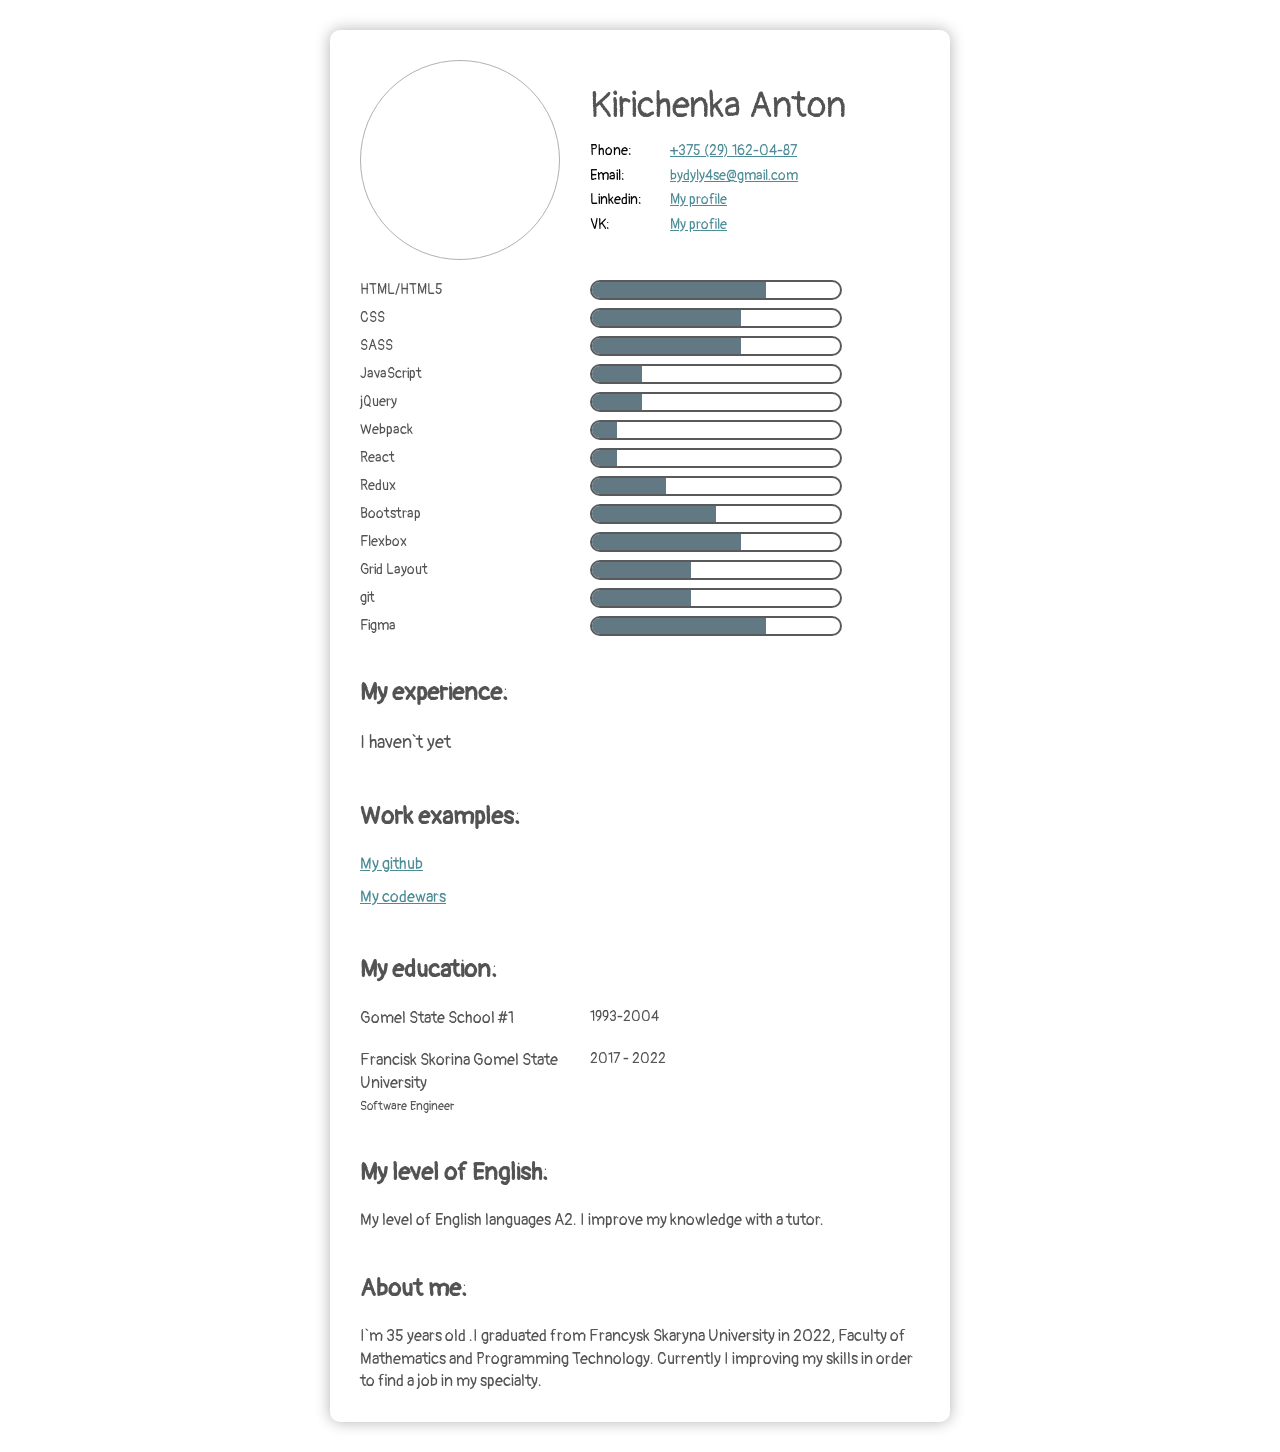
==== rs-cv-html/index.html @ cd32eac2 "init : new cv" ====
<!DOCTYPE html>
<html lang="ru">
<head>
	<meta charset="UTF-8">
	<meta http-equiv="X-UA-Compatible" content="ie=edge">
	<title>Kirichenka Anton</title>
	<link rel="stylesheet" href="css/reset.css">
	<link rel="stylesheet" href="css/style.css">
</head>
<body>
	
	<div class="wrapper">

		<main class="main">
			<div class="container">

				<section class="card_section">

					<div class="personal_info">
						<div class="personal_avatar">
							<img src="img/avatar.jpg" alt="">
						</div>
						<div class="personal_desc">
							<div class="personal_name">
								<h1>
									Kirichenka Anton
								</h1>
							</div>
							<ul class="personal_contacts">
								<li>
									<span class="pers_title">Phone:</span>
									<span class="pers_text"><a href="tel:+375291620487">+375 (29) 162-04-87</a></span>
								</li>
								<li>
									<span class="pers_title">Email:</span>
									<span class="pers_text"><a href="mailto:bydyly4se@gmail.com">bydyly4se@gmail.com</a></span>
								</li>
								<li>
									<span class="pers_title">Linkedin:</span>
									<span class="pers_text"><a target="_blank" href="https://www.linkedin.com/in/anton-kirichenko-a8b9bb211/">My profile</a></span>
								</li>
								<li>
									<span class="pers_title">VK:</span>
									<span class="pers_text"><a target="_blank" href="https://vk.com/antonmalexa">My profile</a></span>
								</li>
							</ul>
						</div>
					</div>

					<ul class="my_skills">
						<li>
							<span class="skill_name">HTML/HTML5</span>
							<span class="skill_value skill_7"></span>
						</li>
						<li>
							<span class="skill_name">CSS</span>
							<span class="skill_value skill_6"></span>
						</li>
						<li>
							<span class="skill_name">SASS</span>
							<span class="skill_value skill_6"></span>
						</li>
						<li>
							<span class="skill_name">JavaScript</span>
							<span class="skill_value skill_2"></span>
						</li>
						<li>
							<span class="skill_name">jQuery</span>
							<span class="skill_value skill_2"></span>
						</li>
						<li>
							<span class="skill_name">Webpack</span>
							<span class="skill_value skill_1"></span>
						</li>
						<li>
							<span class="skill_name">React</span>
							<span class="skill_value skill_1"></span>
						</li>
						<li>
							<span class="skill_name">Redux</span>
							<span class="skill_value skill_3"></span>
						</li>
						<li>
							<span class="skill_name">Bootstrap</span>
							<span class="skill_value skill_5"></span>
						</li>
						<li>
							<span class="skill_name">Flexbox</span>
							<span class="skill_value skill_6"></span>
						</li>
						<li>
							<span class="skill_name">Grid Layout</span>
							<span class="skill_value skill_4"></span>
						</li>
						<li>
							<span class="skill_name">git</span>
							<span class="skill_value skill_4"></span>
						</li>
						<li>
							<span class="skill_name">Figma</span>
							<span class="skill_value skill_7"></span>
						</li>
					</ul>
					<div class="experience_section">
						<div class="title">
							<h2>My experience:</h2>
						</div>
						<div class="exp_block">
							<div class="exp_title">
								<div class="exp_company">I haven`t yet</div>
							</div>
						</div>
					</div>
					<div class="work_examples_section">
						<div class="title">Work examples:</div>
						<ul>
							<li>
								<a target="_blank" href="antonkirichenko1-JSFEPRESCHOOL2022Q4">My github</a>
							</li>
							<li>
								<a target="_blank" href="https://www.codewars.com/users/AntonKirichenko1">
									My codewars <img class="codewars_img" src="https://www.codewars.com/users/AntonKirichenko1" alt="">
								</a>
						</ul>
					</div>
					<div class="my_education_section">
						<div class="title">My education:</div>
						<div class="education_block">
							<div class="education_item">
								<div class="education_name">Gomel State School #1</div>
									</div>
							<div class="education_date">
								1993-2004
							</div>
						</div>
						<div class="education_block">
							<div class="education_item">
								<div class="education_name">Francisk Skorina Gomel State University</div>
								<div class="education_position">Software Engineer</div>
							</div>
							<div class="education_date">
								2017 - 2022
							</div>
						</div>
					</div>
					<div class="my_languages">
						<div class="title">My level of English:</div>
						<div class="lang_text">
							My level of English languages A2. I improve my knowledge with a tutor.
						</div>
					</div>
					<div class="my_summary">
						<div class="title">About me:</div>
						<div class="summary_text">
							I`m 35 years old .I graduated from Francysk Skaryna University in 2022, Faculty of Mathematics and Programming Technology.
 							Currently I improving my skills in order to find a job in my specialty. 
						</div>
					</div>
				</section>
			</div>
		</main>
	</div>
</body>
</html>
---- rs-cv-html/css/style.css ----
@import url("https://fonts.googleapis.com/css?family=Pangolin&subset=cyrillic,cyrillic-ext,latin-ext");
body {
  font-size: 16px;
  background: #fff;
  color: #535353;
  font-family: "Pangolin", cursive;
  font-weight: 400;
  line-height: 1.4;
}

a {
  color: #4c8c96;
  text-decoration: underline;
}

a:hover {
  text-decoration: none;
}

body, html {
  min-height: 100vh;
}

* {
  -webkit-box-sizing: border-box;
          box-sizing: border-box;
}

*, *:focus {
  outline: none !important;
}

.wrapper {
  display: -webkit-box;
  display: -ms-flexbox;
  display: flex;
  -webkit-box-orient: vertical;
  -webkit-box-direction: normal;
      -ms-flex-direction: column;
          flex-direction: column;
  min-height: 100vh;
  min-width: 320px;
}

.wrapper .main {
  -webkit-box-flex: 1;
      -ms-flex-positive: 1;
          flex-grow: 1;
  -ms-flex-negative: 0;
      flex-shrink: 0;
  -ms-flex-preferred-size: auto;
      flex-basis: auto;
}

.container {
  width: 650px;
  padding-left: 15px;
  padding-right: 15px;
  margin-left: auto;
  margin-right: auto;
}

.title {
  font-size: 24px;
  margin-bottom: 20px;
  font-weight: 700;
}

.card_section {
  -webkit-box-shadow: 0 0 15px rgba(0, 0, 0, 0.3);
          box-shadow: 0 0 15px rgba(0, 0, 0, 0.3);
  padding: 30px;
  margin-top: 30px;
  margin-bottom: 30px;
  border-radius: 10px;
}

.personal_info {
  display: -webkit-box;
  display: -ms-flexbox;
  display: flex;
  -webkit-box-align: center;
      -ms-flex-align: center;
          align-items: center;
  margin-bottom: 20px;
}

.personal_info .personal_avatar {
  font-size: 0;
  width: 200px;
  height: 200px;
  overflow: hidden;
  border-radius: 50%;
  border: 1px solid #b1b1b1;
  margin-right: 30px;
}

.personal_info .personal_avatar img {
  width: 100%;
}

.personal_info .personal_name {
  font-family: "Pangolin", cursive;
  font-size: 36px;
  margin-bottom: 10px;
}

.personal_info .personal_contacts {
  margin-bottom: 0;
}

.personal_info .personal_contacts li {
  display: -webkit-box;
  display: -ms-flexbox;
  display: flex;
  margin-bottom: 5px;
  font-size: 14px;
}

.personal_info .personal_contacts li .pers_title {
  display: block;
  min-width: 80px;
  font-family: "Pangolin", cursive;
  color: #000;
}

.personal_info .personal_contacts li .pers_text {
  display: block;
}

.my_skills {
  margin-bottom: 40px;
}

.my_skills li {
  margin-bottom: 8px;
  display: -webkit-box;
  display: -ms-flexbox;
  display: flex;
  -webkit-box-align: center;
      -ms-flex-align: center;
          align-items: center;
}

.my_skills .skill_name {
  font-family: "Pangolin", cursive;
  font-size: 14px;
  display: block;
  width: 200px;
  margin-right: 30px;
}

.my_skills .skill_value {
  display: block;
  width: 45%;
  height: 20px;
  border-radius: 10px;
  border: 2px solid #5a5a5a;
  position: relative;
  overflow: hidden;
}

.my_skills .skill_value:before {
  content: "";
  position: absolute;
  left: 0;
  top: 0;
  display: block;
  height: 100%;
  width: 0%;
  background: #627882;
}

.my_skills .skill_value.skill_1:before {
  width: 10%;
}

.my_skills .skill_value.skill_2:before {
  width: 20%;
}

.my_skills .skill_value.skill_3:before {
  width: 30%;
}

.my_skills .skill_value.skill_4:before {
  width: 40%;
}

.my_skills .skill_value.skill_5:before {
  width: 50%;
}

.my_skills .skill_value.skill_6:before {
  width: 60%;
}

.my_skills .skill_value.skill_7:before {
  width: 70%;
}

.my_skills .skill_value.skill_8:before {
  width: 80%;
}

.my_skills .skill_value.skill_9:before {
  width: 90%;
}

.my_skills .skill_value.skill_10:before {
  width: 100%;
}

.experience_section {
  margin-bottom: 40px;
}

.experience_section .exp_block {
  display: -webkit-box;
  display: -ms-flexbox;
  display: flex;
  -webkit-box-align: center;
      -ms-flex-align: center;
          align-items: center;
  margin-bottom: 15px;
}

.experience_section .exp_block .exp_title {
  margin-right: 30px;
  width: 200px;
}

.experience_section .exp_block .exp_title .exp_company {
  font-size: 18px;
  margin-bottom: 5px;
}

.experience_section .exp_block .exp_title .exp_position {
  font-size: 12px;
}

.experience_section .exp_block .exp_date {
  font-size: 14px;
}

.work_examples_section {
  margin-bottom: 40px;
}

.work_examples_section li {
  margin-bottom: 10px;
}

.work_examples_section .codewars_img {
  display: block;
  margin-top: 5px;
}

.my_education_section {
  margin-bottom: 40px;
}

.my_education_section .education_block {
  margin-bottom: 15px;
  display: -webkit-box;
  display: -ms-flexbox;
  display: flex;
}

.my_education_section .education_block .education_item {
  width: 200px;
  margin-right: 30px;
}

.my_education_section .education_block .education_item .education_name {
  font-size: 16px;
  margin-bottom: 5px;
}

.my_education_section .education_block .education_item .education_position {
  font-size: 12px;
}

.my_education_section .education_block .education_date {
  font-size: 14px;
}

.my_education_section .education_block .education_date span {
  display: block;
}

.my_languages {
  margin-bottom: 40px;
}
/*# sourceMappingURL=style.css.map */
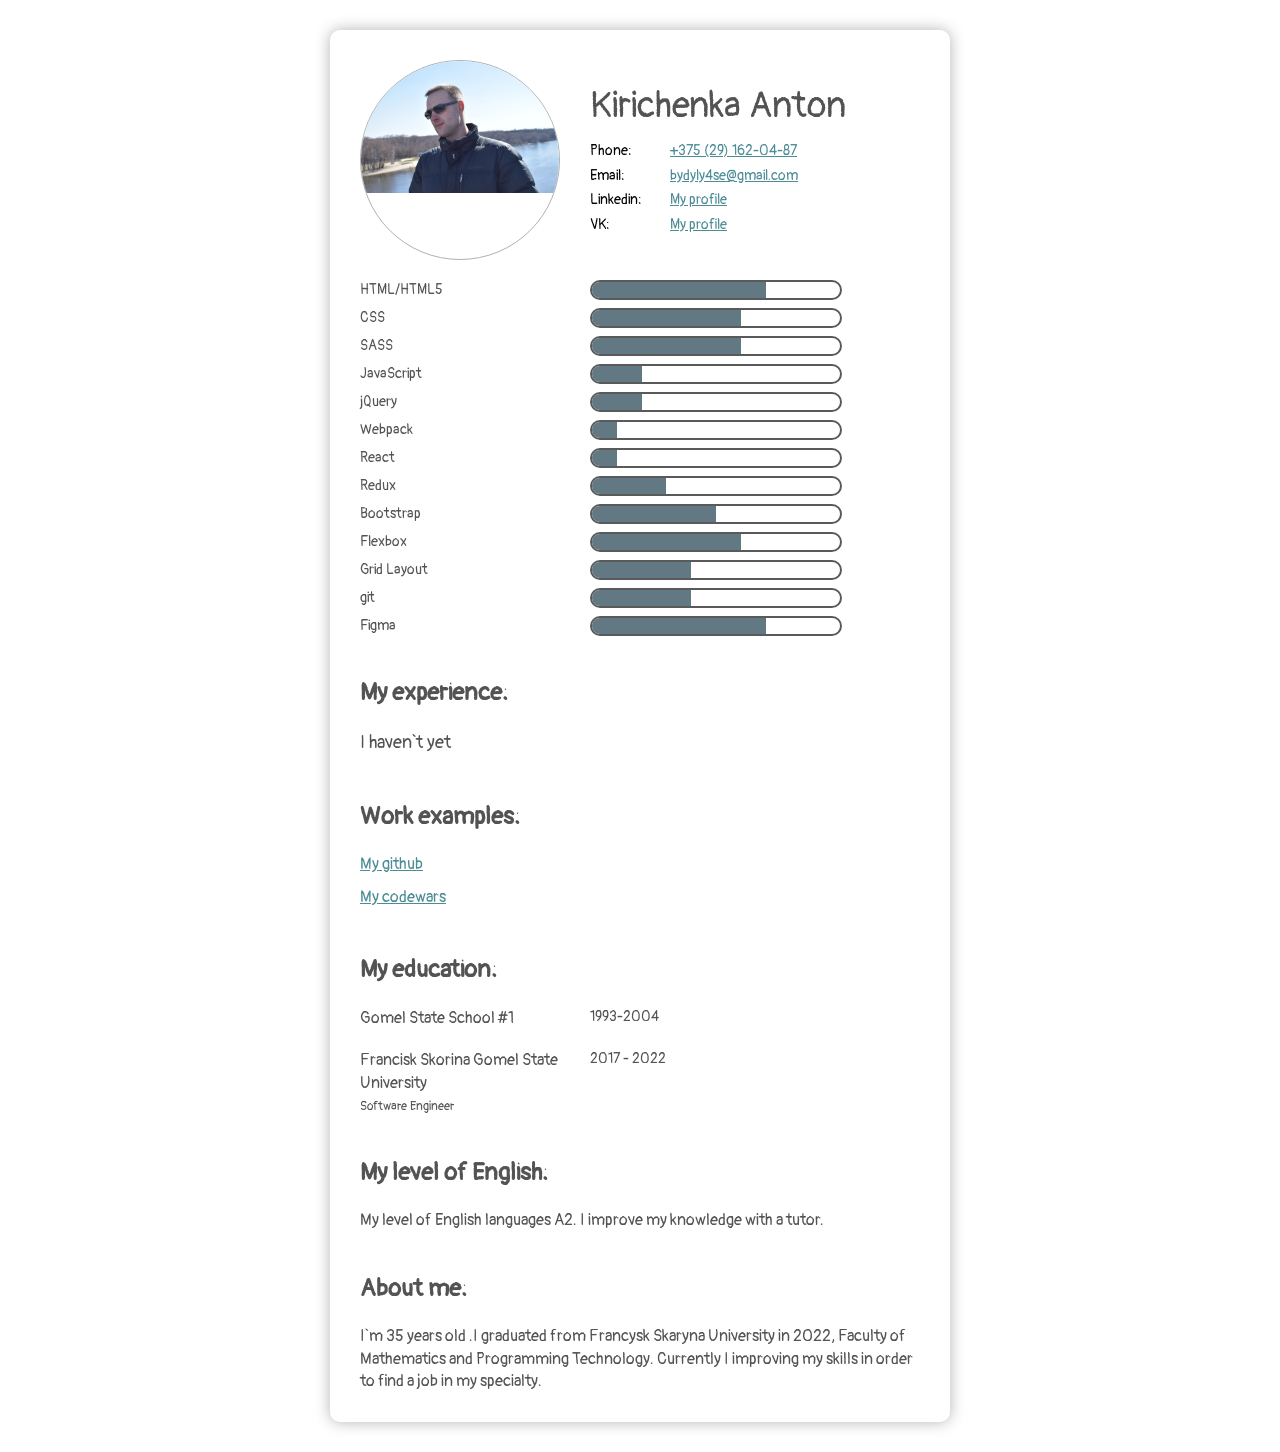
==== commit 7876d40e: "repear" ====
--- a/rs-cv-html/index.html
+++ b/rs-cv-html/index.html
@@ -18,7 +18,7 @@
 
 					<div class="personal_info">
 						<div class="personal_avatar">
-							<img src="img/avatar.jpg" alt="">
+							<img src="img/Avatar.jpg" alt="">
 						</div>
 						<div class="personal_desc">
 							<div class="personal_name">
